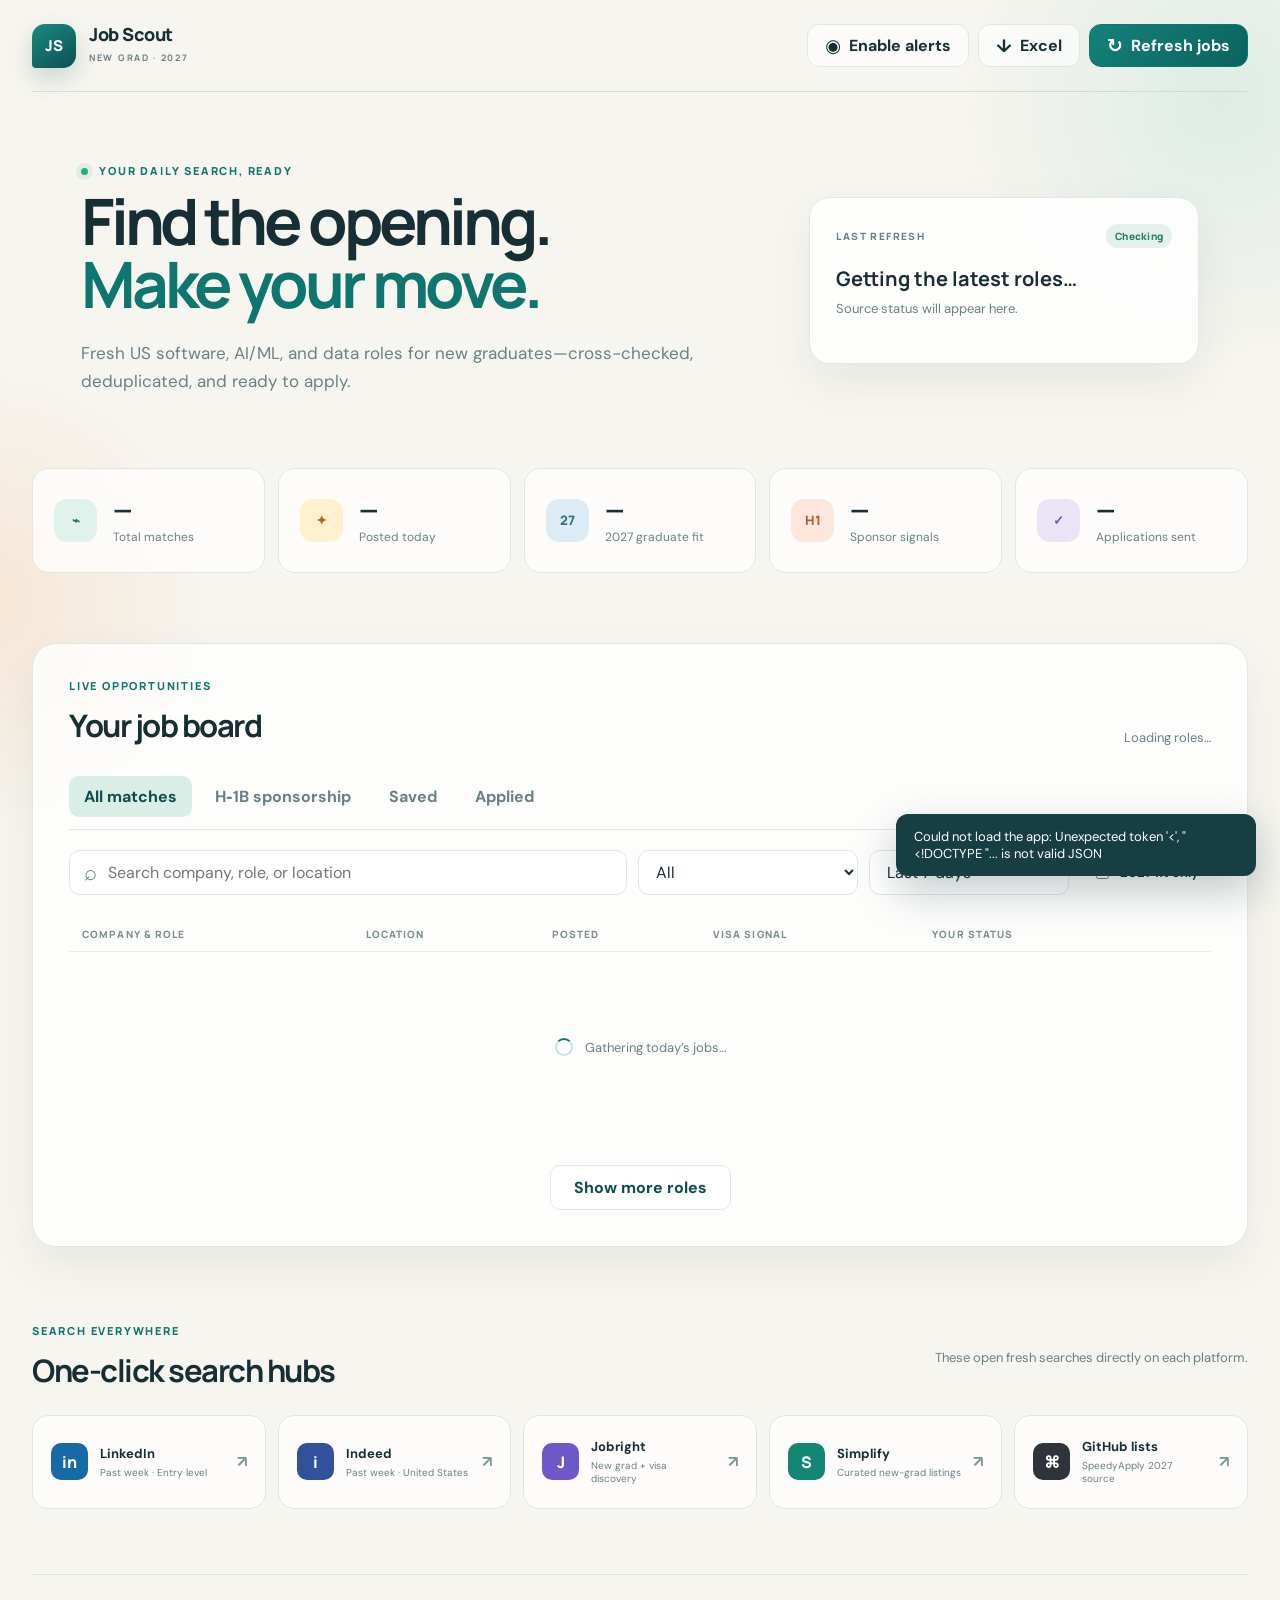
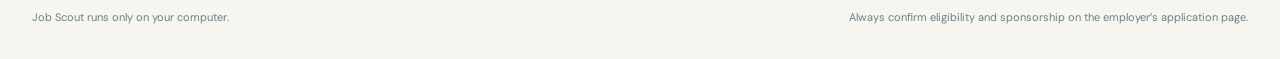
==== static/index.html @ fecec5b6 "Build daily new-grad job scout dashboard" ====
<!doctype html>
<html lang="en">
<head>
  <meta charset="utf-8">
  <meta name="viewport" content="width=device-width, initial-scale=1">
  <meta name="theme-color" content="#102f3a">
  <title>Job Scout · New Grad 2027</title>
  <link rel="preconnect" href="https://fonts.googleapis.com">
  <link rel="preconnect" href="https://fonts.gstatic.com" crossorigin>
  <link href="https://fonts.googleapis.com/css2?family=DM+Sans:wght@400;500;600;700&family=Manrope:wght@600;700;800&display=swap" rel="stylesheet">
  <link rel="stylesheet" href="styles.css">
</head>
<body>
  <div class="ambient ambient-one"></div>
  <div class="ambient ambient-two"></div>
  <header class="shell topbar">
    <a class="brand" href="./" aria-label="Job Scout home">
      <span class="brand-mark">JS</span>
      <span><strong>Job Scout</strong><small>NEW GRAD · 2027</small></span>
    </a>
    <div class="header-actions">
      <button id="alertButton" class="button ghost"><span class="button-icon">◉</span> Enable alerts</button>
      <a id="excelButton" class="button ghost" href="/api/export"><span class="button-icon">↓</span> Excel</a>
      <button id="refreshButton" class="button primary"><span class="refresh-icon">↻</span> Refresh jobs</button>
    </div>
  </header>

  <main class="shell">
    <section class="hero">
      <div>
        <p class="eyebrow"><span class="live-dot"></span> YOUR DAILY SEARCH, READY</p>
        <h1>Find the opening.<br><em>Make your move.</em></h1>
        <p class="hero-copy">Fresh US software, AI/ML, and data roles for new graduates—cross-checked, deduplicated, and ready to apply.</p>
      </div>
      <div class="refresh-card">
        <div class="refresh-card-top"><span>LAST REFRESH</span><span id="refreshState" class="status-pill">Checking</span></div>
        <strong id="lastRefresh">Getting the latest roles…</strong>
        <p id="sourceHealth">Source status will appear here.</p>
      </div>
    </section>

    <section class="stats-grid" aria-label="Job statistics">
      <article><span class="stat-icon mint">⌁</span><div><strong id="totalStat">—</strong><small>Total matches</small></div></article>
      <article><span class="stat-icon sun">✦</span><div><strong id="todayStat">—</strong><small>Posted today</small></div></article>
      <article><span class="stat-icon blue">27</span><div><strong id="gradStat">—</strong><small>2027 graduate fit</small></div></article>
      <article><span class="stat-icon coral">H1</span><div><strong id="visaStat">—</strong><small>Sponsor signals</small></div></article>
      <article><span class="stat-icon violet">✓</span><div><strong id="appliedStat">—</strong><small>Applications sent</small></div></article>
    </section>

    <section class="workspace">
      <div class="section-heading">
        <div><p class="eyebrow">LIVE OPPORTUNITIES</p><h2>Your job board</h2></div>
        <p id="resultCount" class="result-count">Loading roles…</p>
      </div>

      <div class="tab-row" role="tablist">
        <button class="tab active" data-tab="all">All matches</button>
        <button class="tab" data-tab="visa">H‑1B sponsorship</button>
        <button class="tab" data-tab="saved">Saved</button>
        <button class="tab" data-tab="applied">Applied</button>
      </div>

      <div class="filters">
        <label class="search-box"><span>⌕</span><input id="searchInput" type="search" placeholder="Search company, role, or location"></label>
        <label><span class="sr-only">Category</span><select id="categoryFilter"><option>All</option><option>Software Development</option><option>AI / ML</option><option>Data Science</option></select></label>
        <label><span class="sr-only">Posted date</span><select id="daysFilter"><option value="all">Any posting date</option><option value="0">Posted today</option><option value="3">Last 3 days</option><option value="7" selected>Last 7 days</option><option value="14">Last 14 days</option><option value="30">Last 30 days</option></select></label>
        <label class="check-filter"><input id="gradFilter" type="checkbox"><span>2027 fit only</span></label>
      </div>

      <div class="table-wrap">
        <table>
          <thead><tr><th>Company & role</th><th>Location</th><th>Posted</th><th>Visa signal</th><th>Your status</th><th></th></tr></thead>
          <tbody id="jobRows"><tr><td colspan="6" class="loading-row"><span class="spinner"></span> Gathering today’s jobs…</td></tr></tbody>
        </table>
      </div>
      <div id="emptyState" class="empty-state" hidden><span>⌕</span><h3>No matching roles</h3><p>Try widening the posting date or clearing one of the filters.</p></div>
      <button id="loadMore" class="load-more" hidden>Show more roles</button>
    </section>

    <section class="search-hubs">
      <div class="section-heading compact"><div><p class="eyebrow">SEARCH EVERYWHERE</p><h2>One-click search hubs</h2></div><p>These open fresh searches directly on each platform.</p></div>
      <div class="hub-grid">
        <a href="https://www.linkedin.com/jobs/search/?keywords=new%20grad%202027%20software%20engineer&location=United%20States&f_E=2&f_TPR=r604800" target="_blank" rel="noopener"><span class="hub-logo linkedin">in</span><div><strong>LinkedIn</strong><small>Past week · Entry level</small></div><b>↗</b></a>
        <a href="https://www.indeed.com/jobs?q=%28new+grad+OR+2027%29+%28software+OR+machine+learning+OR+data+science%29&l=United+States&fromage=7" target="_blank" rel="noopener"><span class="hub-logo indeed">i</span><div><strong>Indeed</strong><small>Past week · United States</small></div><b>↗</b></a>
        <a href="https://jobright.ai/jobs/recommend" target="_blank" rel="noopener"><span class="hub-logo jobright">J</span><div><strong>Jobright</strong><small>New grad + visa discovery</small></div><b>↗</b></a>
        <a href="https://simplify.jobs/l/Top-New-Grad" target="_blank" rel="noopener"><span class="hub-logo simplify">S</span><div><strong>Simplify</strong><small>Curated new-grad listings</small></div><b>↗</b></a>
        <a href="https://github.com/speedyapply/2027-SWE-College-Jobs/blob/main/NEW_GRAD_USA.md" target="_blank" rel="noopener"><span class="hub-logo github">⌘</span><div><strong>GitHub lists</strong><small>SpeedyApply 2027 source</small></div><b>↗</b></a>
      </div>
    </section>
  </main>

  <footer class="shell"><span>Job Scout runs only on your computer.</span><span>Always confirm eligibility and sponsorship on the employer’s application page.</span></footer>
  <div id="toast" class="toast" role="status" aria-live="polite"></div>
  <script src="app.js"></script>
</body>
</html>
---- static/styles.css ----
:root {
  --ink: #162e34;
  --muted: #698087;
  --paper: #f7f5ef;
  --card: rgba(255, 255, 255, .86);
  --line: #dfe7e4;
  --teal: #0e766f;
  --teal-dark: #0d4d50;
  --mint: #d8eee7;
  --orange: #f28a5b;
  --shadow: 0 18px 45px rgba(32, 71, 72, .08);
}
* { box-sizing: border-box; }
html { scroll-behavior: smooth; }
body { margin: 0; min-height: 100vh; color: var(--ink); background: var(--paper); font-family: "DM Sans", system-ui, sans-serif; overflow-x: hidden; }
button, input, select { font: inherit; }
button, a { -webkit-tap-highlight-color: transparent; }
a { color: inherit; }
.shell { width: min(1420px, calc(100% - 64px)); margin-inline: auto; position: relative; z-index: 2; }
.ambient { position: fixed; border-radius: 50%; filter: blur(4px); pointer-events: none; opacity: .52; }
.ambient-one { width: 560px; height: 560px; right: -220px; top: -180px; background: radial-gradient(circle, #c8e5dc 0, transparent 67%); }
.ambient-two { width: 480px; height: 480px; left: -260px; top: 360px; background: radial-gradient(circle, #f7d9bd 0, transparent 68%); }
.topbar { height: 92px; display: flex; align-items: center; justify-content: space-between; border-bottom: 1px solid rgba(37, 80, 81, .13); }
.brand { display: flex; gap: 13px; align-items: center; text-decoration: none; }
.brand-mark { width: 44px; height: 44px; border-radius: 13px 13px 13px 4px; display: grid; place-items: center; font: 800 15px/1 Manrope; color: white; background: linear-gradient(145deg, #1a8a80, #0e4f54); box-shadow: 0 10px 25px rgba(13, 96, 92, .2); }
.brand strong { display: block; font: 800 18px/1.1 Manrope; letter-spacing: -.5px; }
.brand small { color: var(--muted); font: 700 9px/1.8 Manrope; letter-spacing: 1.7px; }
.header-actions { display: flex; align-items: center; gap: 9px; }
.button { height: 43px; padding: 0 17px; border-radius: 12px; display: inline-flex; align-items: center; justify-content: center; gap: 8px; border: 1px solid var(--line); cursor: pointer; text-decoration: none; font-weight: 700; transition: .2s ease; }
.button:hover { transform: translateY(-1px); box-shadow: 0 8px 22px rgba(22, 64, 66, .11); }
.button.ghost { background: rgba(255, 255, 255, .62); color: var(--ink); }
.button.primary { border-color: var(--teal); color: white; background: linear-gradient(135deg, #148179, #0c625f); }
.button-icon { font-size: 18px; }
.refresh-icon { display: inline-block; font-size: 19px; }
.button.refreshing .refresh-icon { animation: rotate 1s linear infinite; }
@keyframes rotate { to { transform: rotate(360deg); } }
.hero { min-height: 376px; display: grid; grid-template-columns: 1fr 390px; align-items: center; gap: 80px; padding: 56px 4%; }
.eyebrow { margin: 0 0 13px; color: var(--teal); font: 800 11px/1 Manrope; letter-spacing: 1.8px; }
.live-dot { display: inline-block; width: 7px; height: 7px; margin-right: 8px; border-radius: 50%; background: #26ad80; box-shadow: 0 0 0 5px rgba(38, 173, 128, .11); }
h1, h2, h3 { font-family: Manrope, sans-serif; }
h1 { margin: 0; font-size: clamp(43px, 5vw, 72px); line-height: .99; letter-spacing: -4px; }
h1 em { color: var(--teal); font-style: normal; }
.hero-copy { max-width: 670px; margin: 23px 0 0; color: var(--muted); font-size: 17px; line-height: 1.65; }
.refresh-card { min-height: 167px; padding: 26px; border: 1px solid rgba(86, 132, 129, .17); border-radius: 21px; background: var(--card); box-shadow: var(--shadow); backdrop-filter: blur(12px); }
.refresh-card-top { display: flex; justify-content: space-between; align-items: center; margin-bottom: 18px; color: var(--muted); font: 800 10px/1 Manrope; letter-spacing: 1.4px; }
.status-pill { padding: 7px 9px; border-radius: 99px; color: #2b7c66; background: #e0f2eb; letter-spacing: .3px; }
.status-pill.running { color: #9c5e22; background: #fff0d9; }
.status-pill.error { color: #a24842; background: #ffe9e5; }
.refresh-card strong { display: block; font: 700 20px/1.3 Manrope; }
.refresh-card p { margin: 8px 0 0; color: var(--muted); font-size: 13px; }
.stats-grid { display: grid; grid-template-columns: repeat(5, 1fr); gap: 13px; margin-bottom: 70px; }
.stats-grid article { min-height: 105px; padding: 21px; display: flex; align-items: center; gap: 16px; border: 1px solid var(--line); border-radius: 17px; background: rgba(255,255,255,.72); }
.stat-icon { flex: 0 0 43px; height: 43px; display: grid; place-items: center; border-radius: 13px; font: 800 13px/1 Manrope; }
.stat-icon.mint { background: #dff2eb; color: #14715f; }.stat-icon.sun { background: #fff0cf; color: #a76d18; }.stat-icon.blue { background: #dcecf5; color: #316e8f; }.stat-icon.coral { background: #fee6da; color: #b45b34; }.stat-icon.violet { background: #eae4f7; color: #7058a0; }
.stats-grid strong { display: block; font: 800 25px/1 Manrope; }.stats-grid small { display: block; margin-top: 7px; color: var(--muted); font-size: 12px; }
.workspace { padding: 36px; border: 1px solid var(--line); border-radius: 24px; background: rgba(255, 255, 255, .77); box-shadow: var(--shadow); }
.section-heading { display: flex; align-items: flex-end; justify-content: space-between; gap: 30px; }
.section-heading h2 { margin: 0; font-size: 31px; letter-spacing: -1.5px; }
.result-count { margin: 0; color: var(--muted); font-size: 13px; }
.tab-row { display: flex; gap: 8px; margin: 30px 0 20px; padding-bottom: 12px; border-bottom: 1px solid var(--line); }
.tab { padding: 10px 15px; color: var(--muted); background: transparent; border: 0; border-radius: 10px; cursor: pointer; font-weight: 700; }
.tab.active { color: var(--teal-dark); background: var(--mint); }
.filters { display: grid; grid-template-columns: minmax(300px, 1fr) 220px 200px auto; gap: 11px; margin-bottom: 22px; }
.filters select, .search-box { height: 45px; border: 1px solid var(--line); border-radius: 11px; color: var(--ink); background: #fff; }
.filters select { width: 100%; padding: 0 34px 0 13px; cursor: pointer; }
.search-box { display: flex; align-items: center; gap: 9px; padding: 0 14px; }
.search-box span { color: var(--muted); font-size: 22px; }.search-box input { width: 100%; outline: 0; border: 0; color: var(--ink); background: transparent; }
.check-filter { display: flex; gap: 8px; align-items: center; padding: 0 12px; white-space: nowrap; font-weight: 600; font-size: 13px; }
.check-filter input { accent-color: var(--teal); }
.table-wrap { overflow-x: auto; }
table { width: 100%; border-collapse: collapse; }
th { padding: 12px 13px; color: #7b8e91; text-align: left; font: 800 10px/1 Manrope; letter-spacing: 1.1px; text-transform: uppercase; }
td { padding: 17px 13px; border-top: 1px solid #e8edeb; vertical-align: middle; font-size: 13px; }
tbody tr { transition: .18s ease; } tbody tr:hover { background: rgba(223, 242, 235, .29); }
.company-role { min-width: 310px; }.company-role strong { display: block; margin-bottom: 4px; font: 700 14px/1.3 Manrope; }.company-role small { display: block; max-width: 440px; color: var(--muted); font-size: 12px; line-height: 1.35; }
.company-line { display: flex; align-items: center; gap: 9px; }.company-avatar { width: 29px; height: 29px; display: grid; place-items: center; flex: 0 0 29px; border-radius: 9px; color: white; background: linear-gradient(145deg, #2b7f78, #174b52); font: 800 10px/1 Manrope; }
.location-cell { min-width: 145px; max-width: 230px; color: #536d73; line-height: 1.4; }
.category-tag { display: inline-block; margin-top: 7px; padding: 4px 7px; border-radius: 6px; color: #48726e; background: #eaf4f0; font-size: 10px; font-weight: 700; }
.date-cell { min-width: 105px; }.date-cell strong { display: block; font-size: 12px; }.date-cell small { color: var(--muted); font-size: 10px; }
.visa-badge { display: inline-flex; align-items: center; gap: 6px; min-width: 86px; padding: 6px 8px; border-radius: 7px; font-size: 10px; font-weight: 800; white-space: nowrap; }
.visa-badge.yes { color: #16705c; background: #ddf2e9; }.visa-badge.likely { color: #8a6520; background: #fff0ce; }.visa-badge.no { color: #a55249; background: #ffe9e5; }.visa-badge.unknown { color: #66767a; background: #edf1f1; }
.status-select { min-width: 125px; height: 35px; padding: 0 8px; color: #53686c; border: 1px solid var(--line); border-radius: 8px; background: white; font-size: 11px; }
.row-actions { min-width: 138px; text-align: right; white-space: nowrap; }.save-button { width: 36px; height: 36px; margin-right: 5px; border: 1px solid var(--line); border-radius: 9px; background: white; cursor: pointer; color: #73878b; }.save-button.saved { color: var(--orange); background: #fff2e9; border-color: #f5d0b9; }
.apply-button { height: 36px; padding: 0 13px; display: inline-flex; align-items: center; gap: 6px; border-radius: 9px; color: white; background: var(--teal-dark); text-decoration: none; font-size: 11px; font-weight: 800; }
.loading-row { height: 190px; color: var(--muted); text-align: center; }.spinner { display: inline-block; width: 18px; height: 18px; margin-right: 9px; vertical-align: -4px; border: 2px solid #cde0dc; border-top-color: var(--teal); border-radius: 50%; animation: rotate .8s linear infinite; }
.empty-state { padding: 70px 20px; text-align: center; }.empty-state > span { font-size: 40px; color: #8ba4a5; }.empty-state h3 { margin: 14px 0 5px; }.empty-state p { margin: 0; color: var(--muted); }
.load-more { display: block; margin: 23px auto 0; padding: 11px 23px; border: 1px solid var(--line); border-radius: 10px; color: var(--teal-dark); background: white; cursor: pointer; font-weight: 700; }
.search-hubs { padding: 78px 0 65px; }.section-heading.compact { align-items: center; }.section-heading.compact > p { color: var(--muted); font-size: 13px; }
.hub-grid { display: grid; grid-template-columns: repeat(5, 1fr); gap: 12px; margin-top: 24px; }.hub-grid > a { min-height: 94px; padding: 18px; display: flex; align-items: center; gap: 12px; border: 1px solid var(--line); border-radius: 16px; background: rgba(255,255,255,.69); text-decoration: none; transition: .2s ease; }.hub-grid > a:hover { transform: translateY(-3px); background: white; box-shadow: var(--shadow); }.hub-logo { width: 37px; height: 37px; display: grid; place-items: center; flex: 0 0 37px; border-radius: 10px; color: white; font: 800 16px/1 Manrope; }.linkedin { background: #176aa5; }.indeed { background: #31529b; }.jobright { background: #6e58c8; }.simplify { background: #148674; }.github { background: #2f343c; }.hub-grid strong, .hub-grid small { display: block; }.hub-grid strong { font-size: 13px; }.hub-grid small { margin-top: 4px; color: var(--muted); font-size: 10px; line-height: 1.3; }.hub-grid b { margin-left: auto; color: #829597; }
footer { min-height: 85px; display: flex; justify-content: space-between; align-items: center; gap: 20px; border-top: 1px solid var(--line); color: var(--muted); font-size: 11px; }
.toast { position: fixed; z-index: 20; right: 24px; bottom: 24px; max-width: 360px; padding: 14px 18px; border-radius: 12px; color: white; background: #173f43; box-shadow: 0 16px 40px rgba(18, 52, 56, .25); opacity: 0; transform: translateY(12px); pointer-events: none; transition: .25s ease; font-size: 13px; }.toast.show { opacity: 1; transform: none; }
.sr-only { position: absolute; width: 1px; height: 1px; padding: 0; margin: -1px; overflow: hidden; clip: rect(0,0,0,0); border: 0; }
@media (max-width: 1100px) { .stats-grid { grid-template-columns: repeat(3, 1fr); }.hero { grid-template-columns: 1fr 330px; gap: 35px; padding-inline: 0; }.filters { grid-template-columns: 1fr 200px 180px; }.check-filter { grid-column: 1 / -1; }.hub-grid { grid-template-columns: repeat(3, 1fr); } }
@media (max-width: 760px) { .shell { width: min(100% - 28px, 1420px); }.topbar { height: auto; min-height: 78px; padding: 13px 0; align-items: flex-start; }.header-actions { flex-wrap: wrap; justify-content: flex-end; }.header-actions .button { padding: 0 11px; font-size: 11px; }.hero { min-height: 0; grid-template-columns: 1fr; padding: 55px 0 35px; }.hero h1 { letter-spacing: -2.5px; }.refresh-card { min-height: 0; }.stats-grid { grid-template-columns: repeat(2, 1fr); margin: 25px 0 50px; }.stats-grid article:last-child { grid-column: 1 / -1; }.workspace { padding: 21px 14px; }.section-heading { align-items: flex-start; flex-direction: column; gap: 8px; }.filters { grid-template-columns: 1fr; }.check-filter { grid-column: auto; height: 40px; }.tab-row { overflow-x: auto; }.tab { white-space: nowrap; } th:nth-child(2), td:nth-child(2), th:nth-child(4), td:nth-child(4) { display: none; }.hub-grid { grid-template-columns: 1fr; }.search-hubs { padding-block: 58px; } footer { padding-block: 22px; align-items: flex-start; flex-direction: column; }.company-role { min-width: 230px; }.row-actions { min-width: 125px; } }
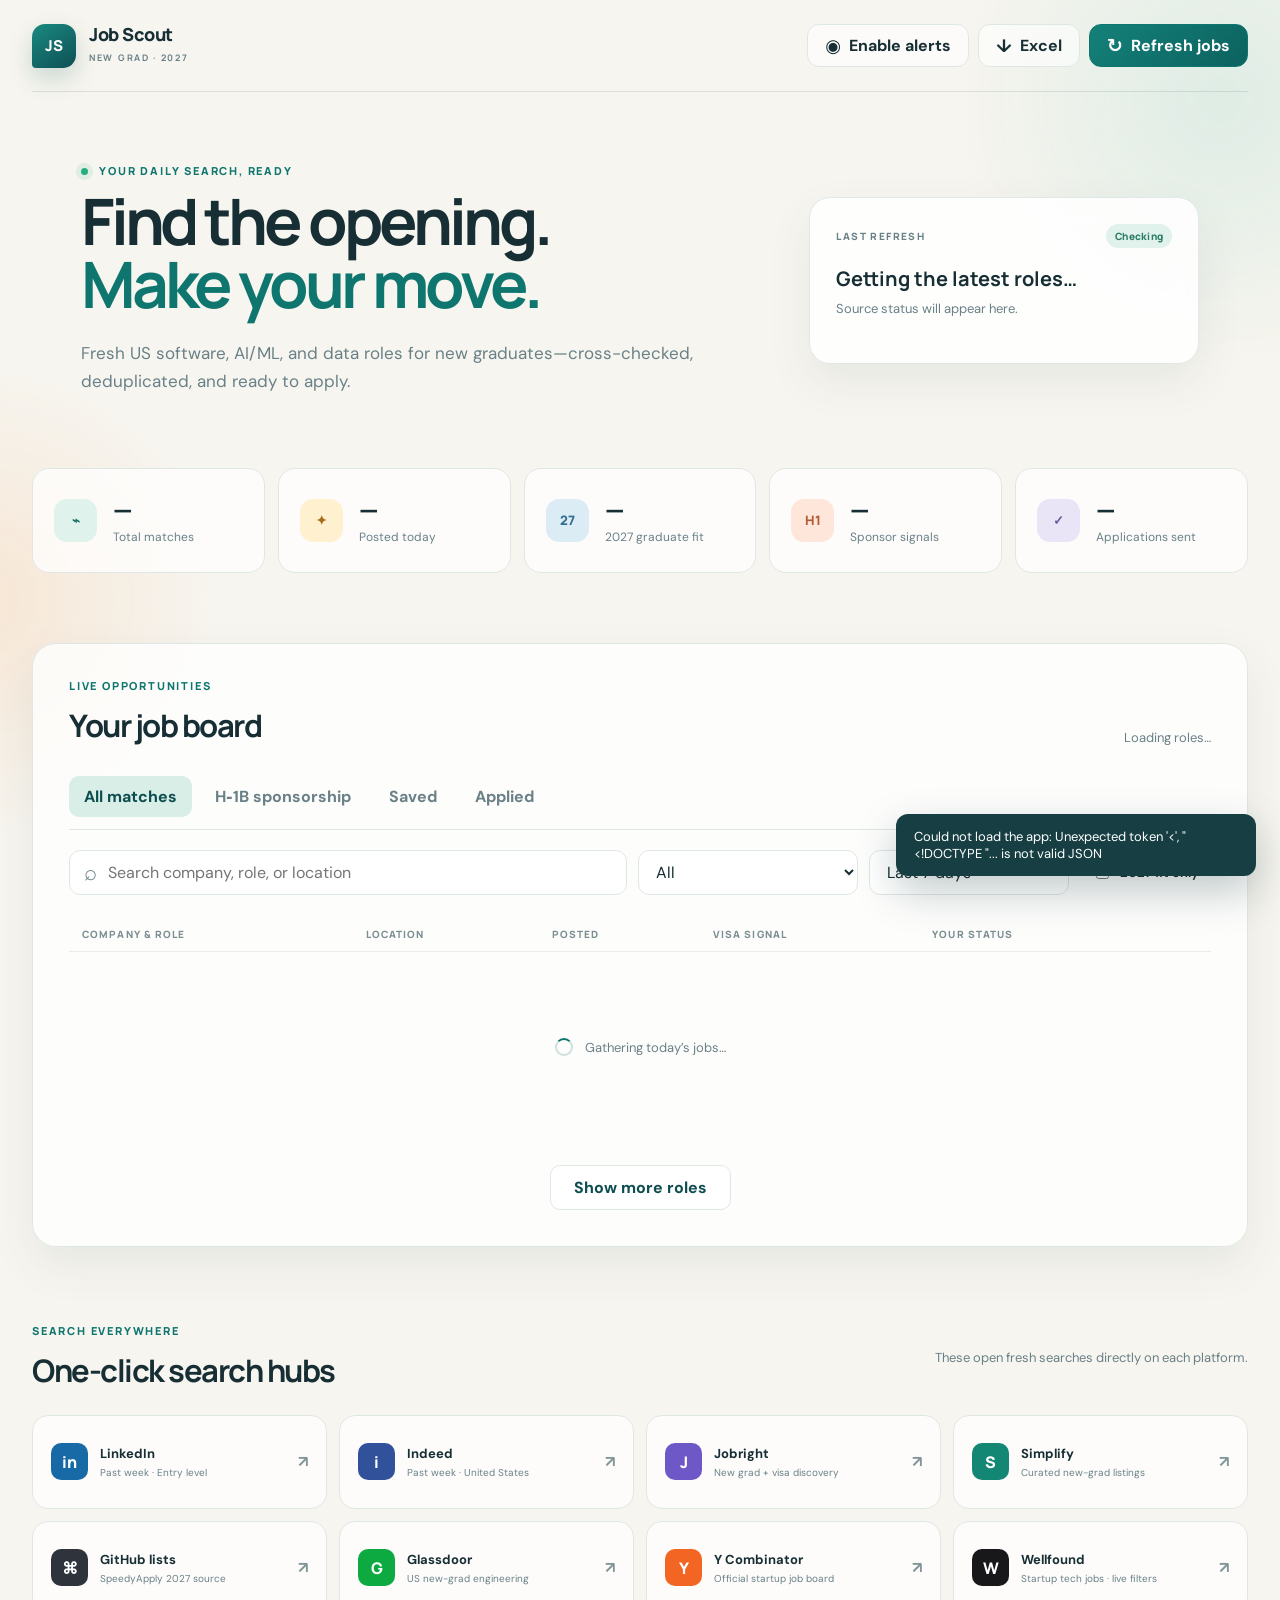
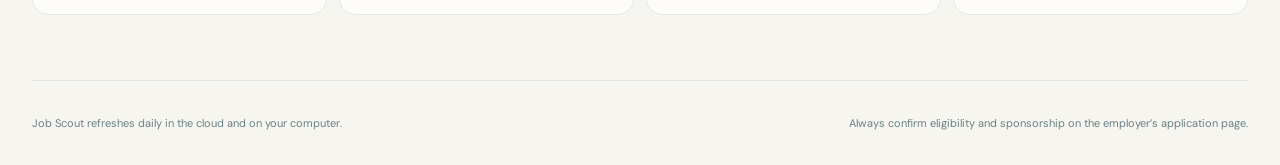
==== commit 06dcdc49: "Add Glassdoor YC and Wellfound search hubs" ====
--- a/static/index.html
+++ b/static/index.html
@@ -85,11 +85,14 @@
         <a href="https://jobright.ai/jobs/recommend" target="_blank" rel="noopener"><span class="hub-logo jobright">J</span><div><strong>Jobright</strong><small>New grad + visa discovery</small></div><b>↗</b></a>
         <a href="https://simplify.jobs/l/Top-New-Grad" target="_blank" rel="noopener"><span class="hub-logo simplify">S</span><div><strong>Simplify</strong><small>Curated new-grad listings</small></div><b>↗</b></a>
         <a href="https://github.com/speedyapply/2027-SWE-College-Jobs/blob/main/NEW_GRAD_USA.md" target="_blank" rel="noopener"><span class="hub-logo github">⌘</span><div><strong>GitHub lists</strong><small>SpeedyApply 2027 source</small></div><b>↗</b></a>
+        <a href="https://www.glassdoor.com/Job/us-new-grad-software-engineer-jobs-SRCH_IL.0,2_IN1_KO3,29.htm" target="_blank" rel="noopener"><span class="hub-logo glassdoor">G</span><div><strong>Glassdoor</strong><small>US new-grad engineering</small></div><b>↗</b></a>
+        <a href="https://www.workatastartup.com/jobs" target="_blank" rel="noopener"><span class="hub-logo yc">Y</span><div><strong>Y Combinator</strong><small>Official startup job board</small></div><b>↗</b></a>
+        <a href="https://wellfound.com/jobs" target="_blank" rel="noopener"><span class="hub-logo wellfound">W</span><div><strong>Wellfound</strong><small>Startup tech jobs · live filters</small></div><b>↗</b></a>
       </div>
     </section>
   </main>
 
-  <footer class="shell"><span>Job Scout runs only on your computer.</span><span>Always confirm eligibility and sponsorship on the employer’s application page.</span></footer>
+  <footer class="shell"><span>Job Scout refreshes daily in the cloud and on your computer.</span><span>Always confirm eligibility and sponsorship on the employer’s application page.</span></footer>
   <div id="toast" class="toast" role="status" aria-live="polite"></div>
   <script src="app.js"></script>
 </body>
--- a/static/styles.css
+++ b/static/styles.css
@@ -86,10 +86,9 @@
 .empty-state { padding: 70px 20px; text-align: center; }.empty-state > span { font-size: 40px; color: #8ba4a5; }.empty-state h3 { margin: 14px 0 5px; }.empty-state p { margin: 0; color: var(--muted); }
 .load-more { display: block; margin: 23px auto 0; padding: 11px 23px; border: 1px solid var(--line); border-radius: 10px; color: var(--teal-dark); background: white; cursor: pointer; font-weight: 700; }
 .search-hubs { padding: 78px 0 65px; }.section-heading.compact { align-items: center; }.section-heading.compact > p { color: var(--muted); font-size: 13px; }
-.hub-grid { display: grid; grid-template-columns: repeat(5, 1fr); gap: 12px; margin-top: 24px; }.hub-grid > a { min-height: 94px; padding: 18px; display: flex; align-items: center; gap: 12px; border: 1px solid var(--line); border-radius: 16px; background: rgba(255,255,255,.69); text-decoration: none; transition: .2s ease; }.hub-grid > a:hover { transform: translateY(-3px); background: white; box-shadow: var(--shadow); }.hub-logo { width: 37px; height: 37px; display: grid; place-items: center; flex: 0 0 37px; border-radius: 10px; color: white; font: 800 16px/1 Manrope; }.linkedin { background: #176aa5; }.indeed { background: #31529b; }.jobright { background: #6e58c8; }.simplify { background: #148674; }.github { background: #2f343c; }.hub-grid strong, .hub-grid small { display: block; }.hub-grid strong { font-size: 13px; }.hub-grid small { margin-top: 4px; color: var(--muted); font-size: 10px; line-height: 1.3; }.hub-grid b { margin-left: auto; color: #829597; }
+.hub-grid { display: grid; grid-template-columns: repeat(4, 1fr); gap: 12px; margin-top: 24px; }.hub-grid > a { min-height: 94px; padding: 18px; display: flex; align-items: center; gap: 12px; border: 1px solid var(--line); border-radius: 16px; background: rgba(255,255,255,.69); text-decoration: none; transition: .2s ease; }.hub-grid > a:hover { transform: translateY(-3px); background: white; box-shadow: var(--shadow); }.hub-logo { width: 37px; height: 37px; display: grid; place-items: center; flex: 0 0 37px; border-radius: 10px; color: white; font: 800 16px/1 Manrope; }.linkedin { background: #176aa5; }.indeed { background: #31529b; }.jobright { background: #6e58c8; }.simplify { background: #148674; }.github { background: #2f343c; }.glassdoor { background: #0caa41; }.yc { background: #f26522; }.wellfound { background: #18181b; }.hub-grid strong, .hub-grid small { display: block; }.hub-grid strong { font-size: 13px; }.hub-grid small { margin-top: 4px; color: var(--muted); font-size: 10px; line-height: 1.3; }.hub-grid b { margin-left: auto; color: #829597; }
 footer { min-height: 85px; display: flex; justify-content: space-between; align-items: center; gap: 20px; border-top: 1px solid var(--line); color: var(--muted); font-size: 11px; }
 .toast { position: fixed; z-index: 20; right: 24px; bottom: 24px; max-width: 360px; padding: 14px 18px; border-radius: 12px; color: white; background: #173f43; box-shadow: 0 16px 40px rgba(18, 52, 56, .25); opacity: 0; transform: translateY(12px); pointer-events: none; transition: .25s ease; font-size: 13px; }.toast.show { opacity: 1; transform: none; }
 .sr-only { position: absolute; width: 1px; height: 1px; padding: 0; margin: -1px; overflow: hidden; clip: rect(0,0,0,0); border: 0; }
 @media (max-width: 1100px) { .stats-grid { grid-template-columns: repeat(3, 1fr); }.hero { grid-template-columns: 1fr 330px; gap: 35px; padding-inline: 0; }.filters { grid-template-columns: 1fr 200px 180px; }.check-filter { grid-column: 1 / -1; }.hub-grid { grid-template-columns: repeat(3, 1fr); } }
 @media (max-width: 760px) { .shell { width: min(100% - 28px, 1420px); }.topbar { height: auto; min-height: 78px; padding: 13px 0; align-items: flex-start; }.header-actions { flex-wrap: wrap; justify-content: flex-end; }.header-actions .button { padding: 0 11px; font-size: 11px; }.hero { min-height: 0; grid-template-columns: 1fr; padding: 55px 0 35px; }.hero h1 { letter-spacing: -2.5px; }.refresh-card { min-height: 0; }.stats-grid { grid-template-columns: repeat(2, 1fr); margin: 25px 0 50px; }.stats-grid article:last-child { grid-column: 1 / -1; }.workspace { padding: 21px 14px; }.section-heading { align-items: flex-start; flex-direction: column; gap: 8px; }.filters { grid-template-columns: 1fr; }.check-filter { grid-column: auto; height: 40px; }.tab-row { overflow-x: auto; }.tab { white-space: nowrap; } th:nth-child(2), td:nth-child(2), th:nth-child(4), td:nth-child(4) { display: none; }.hub-grid { grid-template-columns: 1fr; }.search-hubs { padding-block: 58px; } footer { padding-block: 22px; align-items: flex-start; flex-direction: column; }.company-role { min-width: 230px; }.row-actions { min-width: 125px; } }
-
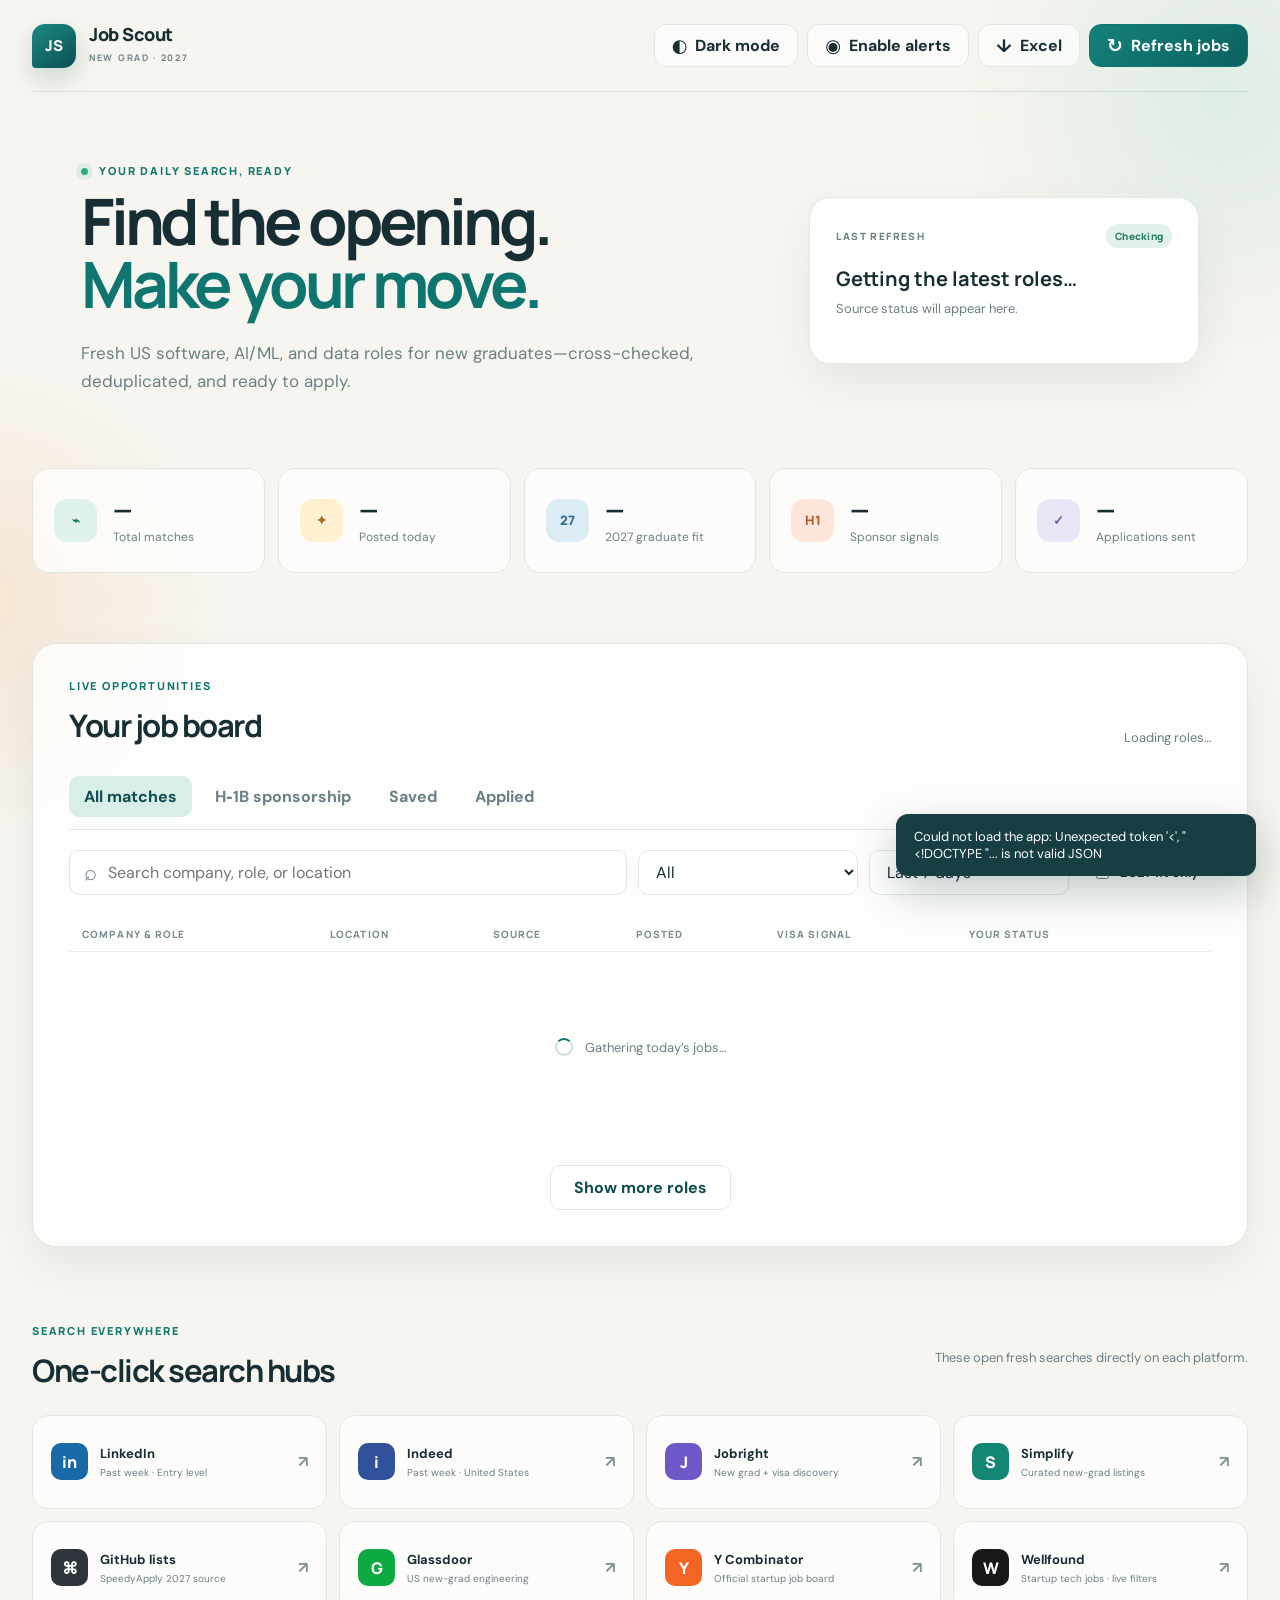
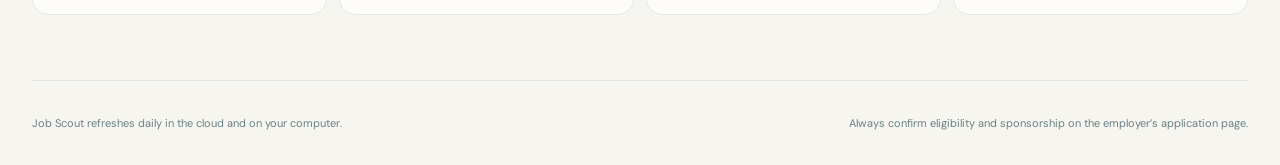
==== commit 004e9489: "Add dark mode and job source column" ====
--- a/static/index.html
+++ b/static/index.html
@@ -5,6 +5,11 @@
   <meta name="viewport" content="width=device-width, initial-scale=1">
   <meta name="theme-color" content="#102f3a">
   <title>Job Scout · New Grad 2027</title>
+  <script>
+    try {
+      document.documentElement.dataset.theme = localStorage.getItem("jobScoutTheme") || (matchMedia("(prefers-color-scheme: dark)").matches ? "dark" : "light");
+    } catch (_) { document.documentElement.dataset.theme = "light"; }
+  </script>
   <link rel="preconnect" href="https://fonts.googleapis.com">
   <link rel="preconnect" href="https://fonts.gstatic.com" crossorigin>
   <link href="https://fonts.googleapis.com/css2?family=DM+Sans:wght@400;500;600;700&family=Manrope:wght@600;700;800&display=swap" rel="stylesheet">
@@ -19,6 +24,7 @@
       <span><strong>Job Scout</strong><small>NEW GRAD · 2027</small></span>
     </a>
     <div class="header-actions">
+      <button id="themeButton" class="button ghost" aria-pressed="false"><span class="button-icon">◐</span> Dark mode</button>
       <button id="alertButton" class="button ghost"><span class="button-icon">◉</span> Enable alerts</button>
       <a id="excelButton" class="button ghost" href="/api/export"><span class="button-icon">↓</span> Excel</a>
       <button id="refreshButton" class="button primary"><span class="refresh-icon">↻</span> Refresh jobs</button>
@@ -69,8 +75,8 @@
 
       <div class="table-wrap">
         <table>
-          <thead><tr><th>Company & role</th><th>Location</th><th>Posted</th><th>Visa signal</th><th>Your status</th><th></th></tr></thead>
-          <tbody id="jobRows"><tr><td colspan="6" class="loading-row"><span class="spinner"></span> Gathering today’s jobs…</td></tr></tbody>
+          <thead><tr><th>Company & role</th><th>Location</th><th>Source</th><th>Posted</th><th>Visa signal</th><th>Your status</th><th></th></tr></thead>
+          <tbody id="jobRows"><tr><td colspan="7" class="loading-row"><span class="spinner"></span> Gathering today’s jobs…</td></tr></tbody>
         </table>
       </div>
       <div id="emptyState" class="empty-state" hidden><span>⌕</span><h3>No matching roles</h3><p>Try widening the posting date or clearing one of the filters.</p></div>
--- a/static/styles.css
+++ b/static/styles.css
@@ -9,6 +9,19 @@
   --mint: #d8eee7;
   --orange: #f28a5b;
   --shadow: 0 18px 45px rgba(32, 71, 72, .08);
+}
+html[data-theme="dark"] {
+  color-scheme: dark;
+  --ink: #e5efed;
+  --muted: #9aafb1;
+  --paper: #0b1518;
+  --card: rgba(18, 32, 35, .9);
+  --line: #293d40;
+  --teal: #59c3b7;
+  --teal-dark: #2e948b;
+  --mint: #173b39;
+  --orange: #f49a70;
+  --shadow: 0 18px 45px rgba(0, 0, 0, .25);
 }
 * { box-sizing: border-box; }
 html { scroll-behavior: smooth; }
@@ -76,6 +89,7 @@
 .company-line { display: flex; align-items: center; gap: 9px; }.company-avatar { width: 29px; height: 29px; display: grid; place-items: center; flex: 0 0 29px; border-radius: 9px; color: white; background: linear-gradient(145deg, #2b7f78, #174b52); font: 800 10px/1 Manrope; }
 .location-cell { min-width: 145px; max-width: 230px; color: #536d73; line-height: 1.4; }
 .category-tag { display: inline-block; margin-top: 7px; padding: 4px 7px; border-radius: 6px; color: #48726e; background: #eaf4f0; font-size: 10px; font-weight: 700; }
+.source-cell { min-width: 126px; max-width: 190px; }.source-list { display: flex; flex-wrap: wrap; gap: 5px; }.source-badge, .source-more { display: inline-block; padding: 5px 7px; border-radius: 7px; color: #315f5c; background: #e3f1ed; font-size: 9px; font-weight: 800; line-height: 1.2; }.source-more { color: var(--muted); background: #edf1f1; }
 .date-cell { min-width: 105px; }.date-cell strong { display: block; font-size: 12px; }.date-cell small { color: var(--muted); font-size: 10px; }
 .visa-badge { display: inline-flex; align-items: center; gap: 6px; min-width: 86px; padding: 6px 8px; border-radius: 7px; font-size: 10px; font-weight: 800; white-space: nowrap; }
 .visa-badge.yes { color: #16705c; background: #ddf2e9; }.visa-badge.likely { color: #8a6520; background: #fff0ce; }.visa-badge.no { color: #a55249; background: #ffe9e5; }.visa-badge.unknown { color: #66767a; background: #edf1f1; }
@@ -90,5 +104,29 @@
 footer { min-height: 85px; display: flex; justify-content: space-between; align-items: center; gap: 20px; border-top: 1px solid var(--line); color: var(--muted); font-size: 11px; }
 .toast { position: fixed; z-index: 20; right: 24px; bottom: 24px; max-width: 360px; padding: 14px 18px; border-radius: 12px; color: white; background: #173f43; box-shadow: 0 16px 40px rgba(18, 52, 56, .25); opacity: 0; transform: translateY(12px); pointer-events: none; transition: .25s ease; font-size: 13px; }.toast.show { opacity: 1; transform: none; }
 .sr-only { position: absolute; width: 1px; height: 1px; padding: 0; margin: -1px; overflow: hidden; clip: rect(0,0,0,0); border: 0; }
+html[data-theme="dark"] .ambient-one { background: radial-gradient(circle, #17433f 0, transparent 67%); }
+html[data-theme="dark"] .ambient-two { background: radial-gradient(circle, #3a2920 0, transparent 68%); }
+html[data-theme="dark"] .button.ghost,
+html[data-theme="dark"] .stats-grid article,
+html[data-theme="dark"] .workspace,
+html[data-theme="dark"] .hub-grid > a { background: rgba(19, 34, 37, .84); }
+html[data-theme="dark"] .hub-grid > a:hover { background: #192b2e; }
+html[data-theme="dark"] .filters select,
+html[data-theme="dark"] .search-box,
+html[data-theme="dark"] .status-select,
+html[data-theme="dark"] .save-button,
+html[data-theme="dark"] .load-more { color: var(--ink); background: #112225; border-color: var(--line); }
+html[data-theme="dark"] td { border-top-color: #24373a; }
+html[data-theme="dark"] tbody tr:hover { background: rgba(61, 126, 119, .14); }
+html[data-theme="dark"] .category-tag,
+html[data-theme="dark"] .source-badge { color: #9dd8d0; background: #173b39; }
+html[data-theme="dark"] .source-more { background: #26373a; }
+html[data-theme="dark"] .visa-badge.yes { color: #8ed8c5; background: #173c34; }
+html[data-theme="dark"] .visa-badge.likely { color: #e7c37a; background: #3e321c; }
+html[data-theme="dark"] .visa-badge.no { color: #efa49d; background: #432725; }
+html[data-theme="dark"] .visa-badge.unknown { color: #a8b8ba; background: #27383b; }
+html[data-theme="dark"] .status-pill { color: #8ed8c5; background: #173c34; }
+html[data-theme="dark"] .status-pill.running { color: #e7c37a; background: #3e321c; }
+html[data-theme="dark"] .status-pill.error { color: #efa49d; background: #432725; }
 @media (max-width: 1100px) { .stats-grid { grid-template-columns: repeat(3, 1fr); }.hero { grid-template-columns: 1fr 330px; gap: 35px; padding-inline: 0; }.filters { grid-template-columns: 1fr 200px 180px; }.check-filter { grid-column: 1 / -1; }.hub-grid { grid-template-columns: repeat(3, 1fr); } }
-@media (max-width: 760px) { .shell { width: min(100% - 28px, 1420px); }.topbar { height: auto; min-height: 78px; padding: 13px 0; align-items: flex-start; }.header-actions { flex-wrap: wrap; justify-content: flex-end; }.header-actions .button { padding: 0 11px; font-size: 11px; }.hero { min-height: 0; grid-template-columns: 1fr; padding: 55px 0 35px; }.hero h1 { letter-spacing: -2.5px; }.refresh-card { min-height: 0; }.stats-grid { grid-template-columns: repeat(2, 1fr); margin: 25px 0 50px; }.stats-grid article:last-child { grid-column: 1 / -1; }.workspace { padding: 21px 14px; }.section-heading { align-items: flex-start; flex-direction: column; gap: 8px; }.filters { grid-template-columns: 1fr; }.check-filter { grid-column: auto; height: 40px; }.tab-row { overflow-x: auto; }.tab { white-space: nowrap; } th:nth-child(2), td:nth-child(2), th:nth-child(4), td:nth-child(4) { display: none; }.hub-grid { grid-template-columns: 1fr; }.search-hubs { padding-block: 58px; } footer { padding-block: 22px; align-items: flex-start; flex-direction: column; }.company-role { min-width: 230px; }.row-actions { min-width: 125px; } }
+@media (max-width: 760px) { .shell { width: min(100% - 28px, 1420px); }.topbar { height: auto; min-height: 78px; padding: 13px 0; align-items: flex-start; }.header-actions { flex-wrap: wrap; justify-content: flex-end; }.header-actions .button { padding: 0 11px; font-size: 11px; }.hero { min-height: 0; grid-template-columns: 1fr; padding: 55px 0 35px; }.hero h1 { letter-spacing: -2.5px; }.refresh-card { min-height: 0; }.stats-grid { grid-template-columns: repeat(2, 1fr); margin: 25px 0 50px; }.stats-grid article:last-child { grid-column: 1 / -1; }.workspace { padding: 21px 14px; }.section-heading { align-items: flex-start; flex-direction: column; gap: 8px; }.filters { grid-template-columns: 1fr; }.check-filter { grid-column: auto; height: 40px; }.tab-row { overflow-x: auto; }.tab { white-space: nowrap; } th:nth-child(2), td:nth-child(2), th:nth-child(5), td:nth-child(5) { display: none; }.hub-grid { grid-template-columns: 1fr; }.search-hubs { padding-block: 58px; } footer { padding-block: 22px; align-items: flex-start; flex-direction: column; }.company-role { min-width: 230px; }.row-actions { min-width: 125px; } }
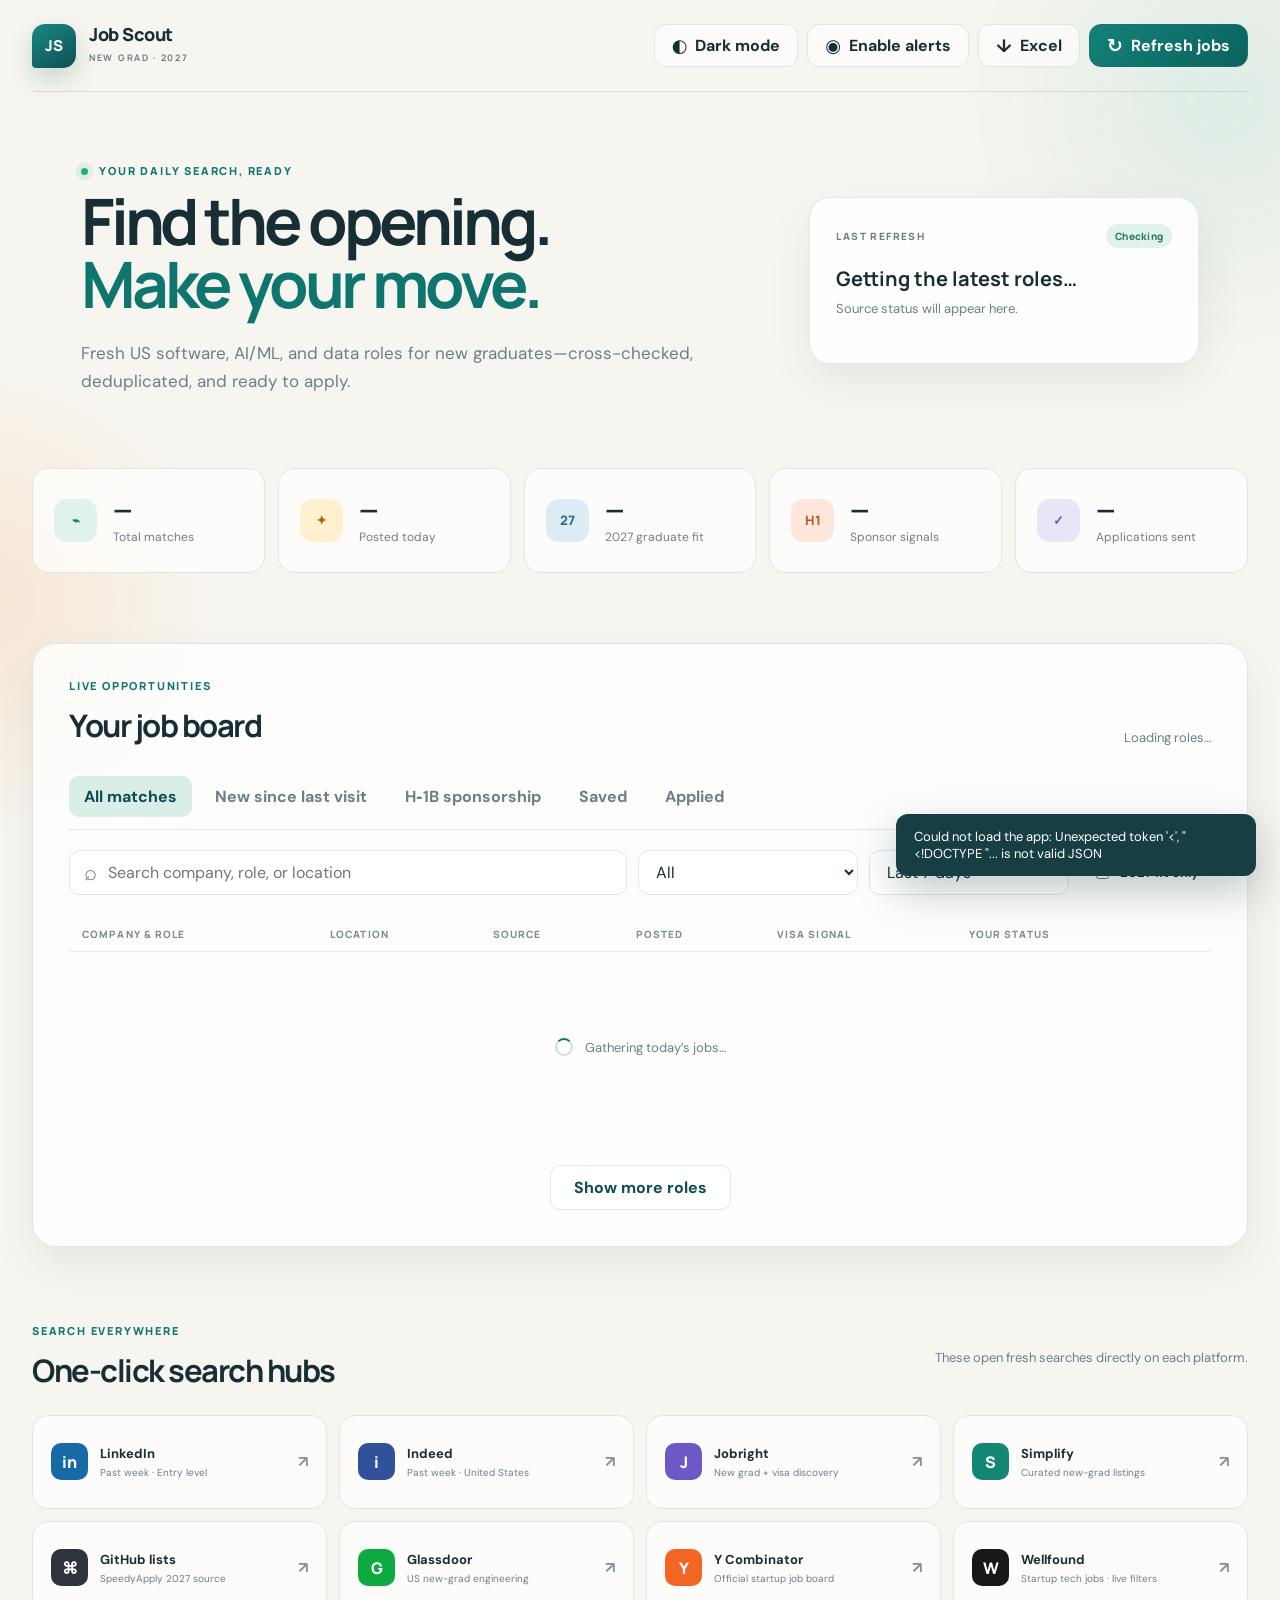
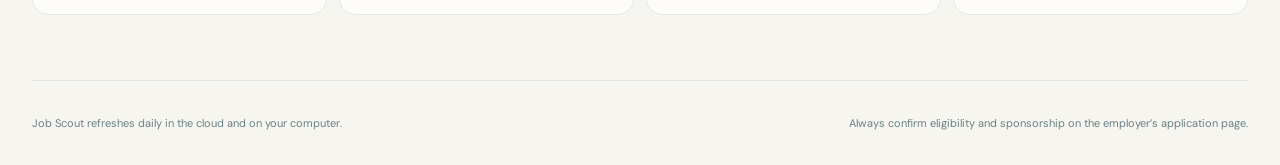
==== commit 9a255e9c: "Add direct Workday discovery and reliable job alerts" ====
--- a/static/index.html
+++ b/static/index.html
@@ -61,6 +61,7 @@
 
       <div class="tab-row" role="tablist">
         <button class="tab active" data-tab="all">All matches</button>
+        <button class="tab" data-tab="new">New since last visit<span id="newTabCount"></span></button>
         <button class="tab" data-tab="visa">H‑1B sponsorship</button>
         <button class="tab" data-tab="saved">Saved</button>
         <button class="tab" data-tab="applied">Applied</button>
--- a/static/styles.css
+++ b/static/styles.css
@@ -58,6 +58,7 @@
 .refresh-card-top { display: flex; justify-content: space-between; align-items: center; margin-bottom: 18px; color: var(--muted); font: 800 10px/1 Manrope; letter-spacing: 1.4px; }
 .status-pill { padding: 7px 9px; border-radius: 99px; color: #2b7c66; background: #e0f2eb; letter-spacing: .3px; }
 .status-pill.running { color: #9c5e22; background: #fff0d9; }
+.status-pill.warning { color: #8b641e; background: #fff1cc; }
 .status-pill.error { color: #a24842; background: #ffe9e5; }
 .refresh-card strong { display: block; font: 700 20px/1.3 Manrope; }
 .refresh-card p { margin: 8px 0 0; color: var(--muted); font-size: 13px; }
@@ -85,7 +86,9 @@
 th { padding: 12px 13px; color: #7b8e91; text-align: left; font: 800 10px/1 Manrope; letter-spacing: 1.1px; text-transform: uppercase; }
 td { padding: 17px 13px; border-top: 1px solid #e8edeb; vertical-align: middle; font-size: 13px; }
 tbody tr { transition: .18s ease; } tbody tr:hover { background: rgba(223, 242, 235, .29); }
+tbody tr.new-job { background: rgba(216, 238, 231, .32); }
 .company-role { min-width: 310px; }.company-role strong { display: block; margin-bottom: 4px; font: 700 14px/1.3 Manrope; }.company-role small { display: block; max-width: 440px; color: var(--muted); font-size: 12px; line-height: 1.35; }
+.new-badge { display: inline-block; margin-left: 7px; padding: 3px 5px; border-radius: 5px; color: #fff; background: var(--orange); font: 800 8px/1 Manrope; vertical-align: 2px; letter-spacing: .5px; }
 .company-line { display: flex; align-items: center; gap: 9px; }.company-avatar { width: 29px; height: 29px; display: grid; place-items: center; flex: 0 0 29px; border-radius: 9px; color: white; background: linear-gradient(145deg, #2b7f78, #174b52); font: 800 10px/1 Manrope; }
 .location-cell { min-width: 145px; max-width: 230px; color: #536d73; line-height: 1.4; }
 .category-tag { display: inline-block; margin-top: 7px; padding: 4px 7px; border-radius: 6px; color: #48726e; background: #eaf4f0; font-size: 10px; font-weight: 700; }
@@ -127,6 +130,8 @@
 html[data-theme="dark"] .visa-badge.unknown { color: #a8b8ba; background: #27383b; }
 html[data-theme="dark"] .status-pill { color: #8ed8c5; background: #173c34; }
 html[data-theme="dark"] .status-pill.running { color: #e7c37a; background: #3e321c; }
+html[data-theme="dark"] .status-pill.warning { color: #e7c37a; background: #3e321c; }
 html[data-theme="dark"] .status-pill.error { color: #efa49d; background: #432725; }
+html[data-theme="dark"] tbody tr.new-job { background: rgba(61, 126, 119, .16); }
 @media (max-width: 1100px) { .stats-grid { grid-template-columns: repeat(3, 1fr); }.hero { grid-template-columns: 1fr 330px; gap: 35px; padding-inline: 0; }.filters { grid-template-columns: 1fr 200px 180px; }.check-filter { grid-column: 1 / -1; }.hub-grid { grid-template-columns: repeat(3, 1fr); } }
 @media (max-width: 760px) { .shell { width: min(100% - 28px, 1420px); }.topbar { height: auto; min-height: 78px; padding: 13px 0; align-items: flex-start; }.header-actions { flex-wrap: wrap; justify-content: flex-end; }.header-actions .button { padding: 0 11px; font-size: 11px; }.hero { min-height: 0; grid-template-columns: 1fr; padding: 55px 0 35px; }.hero h1 { letter-spacing: -2.5px; }.refresh-card { min-height: 0; }.stats-grid { grid-template-columns: repeat(2, 1fr); margin: 25px 0 50px; }.stats-grid article:last-child { grid-column: 1 / -1; }.workspace { padding: 21px 14px; }.section-heading { align-items: flex-start; flex-direction: column; gap: 8px; }.filters { grid-template-columns: 1fr; }.check-filter { grid-column: auto; height: 40px; }.tab-row { overflow-x: auto; }.tab { white-space: nowrap; } th:nth-child(2), td:nth-child(2), th:nth-child(5), td:nth-child(5) { display: none; }.hub-grid { grid-template-columns: 1fr; }.search-hubs { padding-block: 58px; } footer { padding-block: 22px; align-items: flex-start; flex-direction: column; }.company-role { min-width: 230px; }.row-actions { min-width: 125px; } }
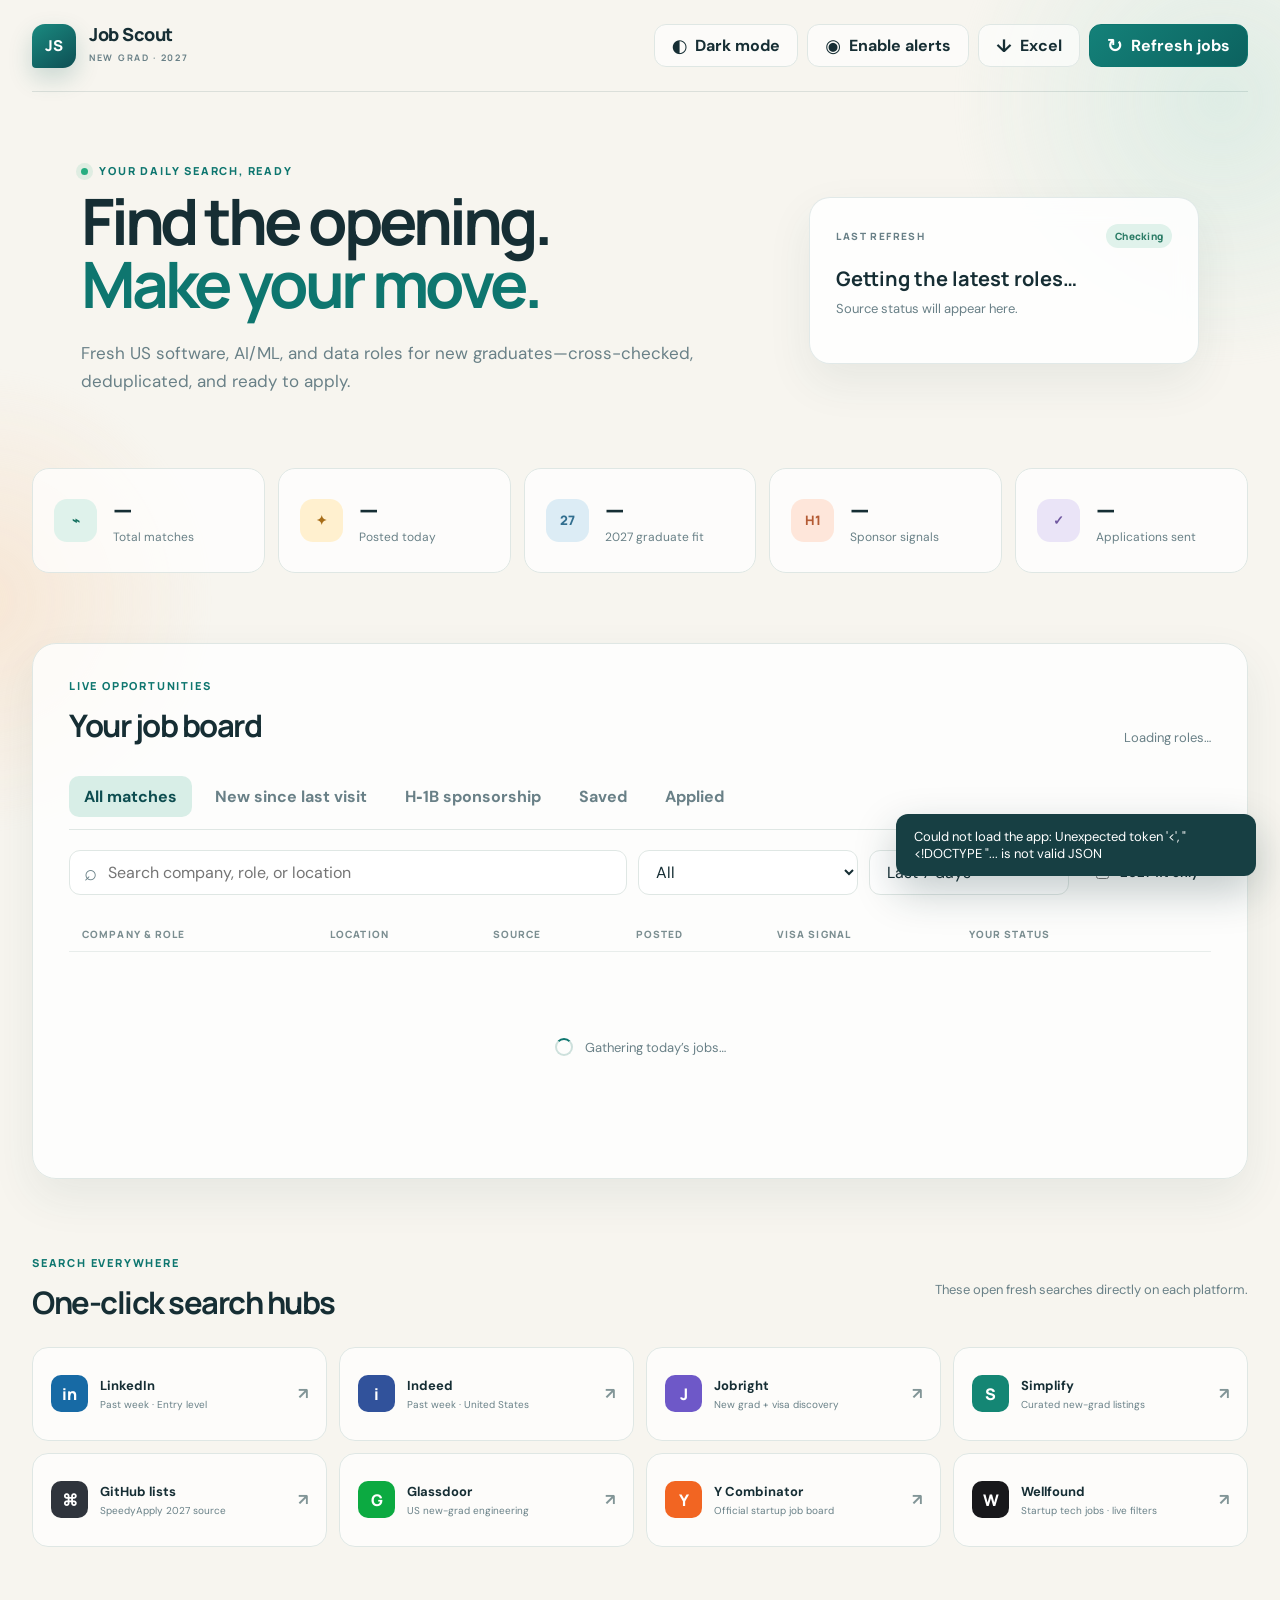
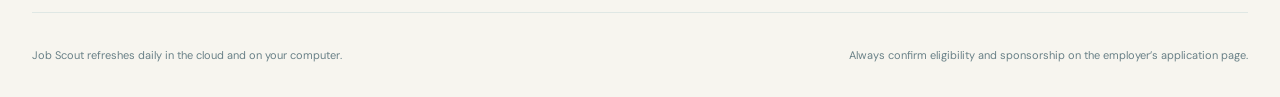
==== commit 26c8f91c: "Fix show more roles pagination" ====
--- a/static/index.html
+++ b/static/index.html
@@ -13,7 +13,7 @@
   <link rel="preconnect" href="https://fonts.googleapis.com">
   <link rel="preconnect" href="https://fonts.gstatic.com" crossorigin>
   <link href="https://fonts.googleapis.com/css2?family=DM+Sans:wght@400;500;600;700&family=Manrope:wght@600;700;800&display=swap" rel="stylesheet">
-  <link rel="stylesheet" href="styles.css">
+  <link rel="stylesheet" href="styles.css?v=20260917-show-more">
 </head>
 <body>
   <div class="ambient ambient-one"></div>
@@ -56,7 +56,7 @@
     <section class="workspace">
       <div class="section-heading">
         <div><p class="eyebrow">LIVE OPPORTUNITIES</p><h2>Your job board</h2></div>
-        <p id="resultCount" class="result-count">Loading roles…</p>
+        <p id="resultCount" class="result-count" aria-live="polite">Loading roles…</p>
       </div>
 
       <div class="tab-row" role="tablist">
@@ -81,7 +81,7 @@
         </table>
       </div>
       <div id="emptyState" class="empty-state" hidden><span>⌕</span><h3>No matching roles</h3><p>Try widening the posting date or clearing one of the filters.</p></div>
-      <button id="loadMore" class="load-more" hidden>Show more roles</button>
+      <button id="loadMore" class="load-more" type="button" aria-controls="jobRows" hidden>Show more roles</button>
     </section>
 
     <section class="search-hubs">
@@ -101,6 +101,6 @@
 
   <footer class="shell"><span>Job Scout refreshes daily in the cloud and on your computer.</span><span>Always confirm eligibility and sponsorship on the employer’s application page.</span></footer>
   <div id="toast" class="toast" role="status" aria-live="polite"></div>
-  <script src="app.js"></script>
+  <script src="app.js?v=20260917-show-more"></script>
 </body>
 </html>
--- a/static/styles.css
+++ b/static/styles.css
@@ -102,6 +102,8 @@
 .loading-row { height: 190px; color: var(--muted); text-align: center; }.spinner { display: inline-block; width: 18px; height: 18px; margin-right: 9px; vertical-align: -4px; border: 2px solid #cde0dc; border-top-color: var(--teal); border-radius: 50%; animation: rotate .8s linear infinite; }
 .empty-state { padding: 70px 20px; text-align: center; }.empty-state > span { font-size: 40px; color: #8ba4a5; }.empty-state h3 { margin: 14px 0 5px; }.empty-state p { margin: 0; color: var(--muted); }
 .load-more { display: block; margin: 23px auto 0; padding: 11px 23px; border: 1px solid var(--line); border-radius: 10px; color: var(--teal-dark); background: white; cursor: pointer; font-weight: 700; }
+.load-more[hidden] { display: none; }
+#jobRows tr:focus { outline: 2px solid var(--teal); outline-offset: -2px; scroll-margin-top: 18px; }
 .search-hubs { padding: 78px 0 65px; }.section-heading.compact { align-items: center; }.section-heading.compact > p { color: var(--muted); font-size: 13px; }
 .hub-grid { display: grid; grid-template-columns: repeat(4, 1fr); gap: 12px; margin-top: 24px; }.hub-grid > a { min-height: 94px; padding: 18px; display: flex; align-items: center; gap: 12px; border: 1px solid var(--line); border-radius: 16px; background: rgba(255,255,255,.69); text-decoration: none; transition: .2s ease; }.hub-grid > a:hover { transform: translateY(-3px); background: white; box-shadow: var(--shadow); }.hub-logo { width: 37px; height: 37px; display: grid; place-items: center; flex: 0 0 37px; border-radius: 10px; color: white; font: 800 16px/1 Manrope; }.linkedin { background: #176aa5; }.indeed { background: #31529b; }.jobright { background: #6e58c8; }.simplify { background: #148674; }.github { background: #2f343c; }.glassdoor { background: #0caa41; }.yc { background: #f26522; }.wellfound { background: #18181b; }.hub-grid strong, .hub-grid small { display: block; }.hub-grid strong { font-size: 13px; }.hub-grid small { margin-top: 4px; color: var(--muted); font-size: 10px; line-height: 1.3; }.hub-grid b { margin-left: auto; color: #829597; }
 footer { min-height: 85px; display: flex; justify-content: space-between; align-items: center; gap: 20px; border-top: 1px solid var(--line); color: var(--muted); font-size: 11px; }
